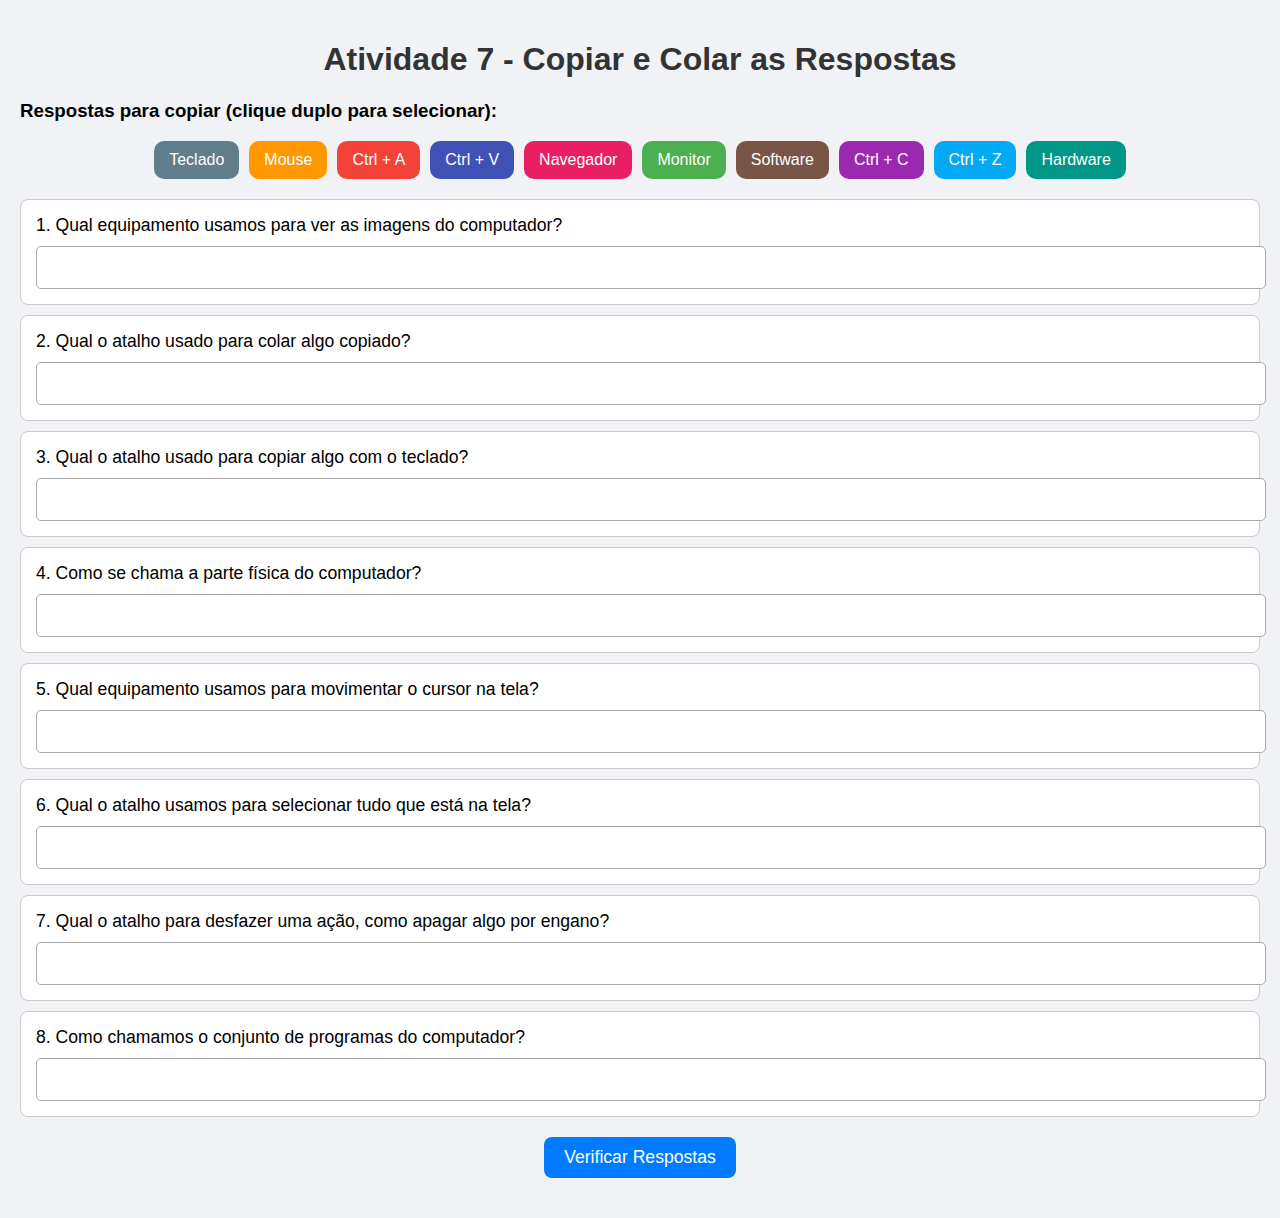
==== atividade7.html @ 23a11c4d "Add files via upload" ====
<!DOCTYPE html>
<html lang="pt-BR">
<head>
  <meta charset="UTF-8" />
  <meta name="viewport" content="width=device-width, initial-scale=1.0" />
  <title>Atividade 7 - Atalhos e Componentes</title>
  <style>
    body {
      font-family: Arial, sans-serif;
      background-color: #f0f2f5;
      margin: 0;
      padding: 20px;
    }

    h1 {
      text-align: center;
      color: #333;
    }

    .pergunta {
      background-color: #ffffff;
      border: 1px solid #ccc;
      border-radius: 8px;
      padding: 15px;
      margin: 10px 0;
      font-size: 1.1em;
    }

    input[type="text"] {
      width: 100%;
      padding: 10px;
      font-size: 1em;
      margin-top: 10px;
      border-radius: 5px;
      border: 1px solid #aaa;
    }

    .respostas-box {
      margin: 20px 0;
    }

    .resposta-grid {
      display: flex;
      flex-wrap: wrap;
      gap: 10px;
      justify-content: center;
    }

    .resposta-item {
      padding: 10px 15px;
      border: none;
      border-radius: 10px;
      cursor: pointer;
      font-size: 1em;
      color: #fff;
      user-select: text;
      transition: transform 0.2s, background-color 0.2s;
    }

    .resposta-item:hover {
      transform: scale(1.05);
      opacity: 0.9;
    }

    .resposta-item:active {
      outline: 2px solid #000;
    }

    .botao {
      display: block;
      margin: 20px auto;
      padding: 10px 20px;
      font-size: 1.1em;
      background-color: #007bff;
      color: white;
      border: none;
      border-radius: 8px;
      cursor: pointer;
    }

    .resultado {
      text-align: center;
      font-size: 1.2em;
      margin-top: 20px;
    }

    .explicacao {
      color: #d32f2f;
      font-size: 1em;
      margin-top: 10px;
    }

    #proximaAtividade,
    #tentarNovamente {
      display: none;
    }

    .correta {
      color: green;
      font-weight: bold;
    }
  </style>
</head>

<body>
  <h1>Atividade 7 - Copiar e Colar as Respostas</h1>

  <div class="respostas-box">
    <h3>Respostas para copiar (clique duplo para selecionar):</h3>
    <div class="resposta-grid" id="respostasContainer"></div>
  </div>

  <form id="quizForm"></form>

  <div id="resultado" class="resultado"></div>
  <button id="tentarNovamente" class="botao" onclick="location.reload()">Tentar Novamente</button>
  <button id="proximaAtividade" class="botao" onclick="window.location.href='atividade8.html'">Ir para Atividade 8</button>

  <script>
    function copyToClipboard(el) {
      navigator.clipboard.writeText(el.innerText);
      el.style.outline = '3px solid yellow';
      setTimeout(() => el.style.outline = 'none', 1000);
    }

    const respostas = [
      { texto: "Ctrl + A", cor: "#f44336" },
      { texto: "Ctrl + C", cor: "#9c27b0" },
      { texto: "Ctrl + V", cor: "#3f51b5" },
      { texto: "Ctrl + Z", cor: "#03a9f4" },
      { texto: "Hardware", cor: "#009688" },
      { texto: "Monitor", cor: "#4caf50" },
      { texto: "Mouse", cor: "#ff9800" },
      { texto: "Software", cor: "#795548" },
      { texto: "Teclado", cor: "#607d8b" },
      { texto: "Navegador", cor: "#e91e63" },
    ];

    respostas.sort(() => 0.5 - Math.random());

    const respostasContainer = document.getElementById("respostasContainer");
    respostas.forEach(r => {
      const div = document.createElement("div");
      div.className = "resposta-item";
      div.textContent = r.texto;
      div.style.backgroundColor = r.cor;
      div.setAttribute("ondblclick", "copyToClipboard(this)");
      respostasContainer.appendChild(div);
    });

    const perguntas = [
      "Qual equipamento usamos para ver as imagens do computador?",
      "Qual o atalho usado para colar algo copiado?",
      "Como chamamos o conjunto de programas do computador?",
      "Qual o atalho para desfazer uma ação, como apagar algo por engano?",
      "Qual o atalho usamos para selecionar tudo que está na tela?",
      "Como se chama a parte física do computador?",
      "Qual o atalho usado para copiar algo com o teclado?",
      "Qual equipamento usamos para movimentar o cursor na tela?"
    ];

    const gabaritoCerto = {
      "Qual equipamento usamos para ver as imagens do computador?": "Monitor",
      "Qual o atalho usado para colar algo copiado?": "Ctrl + V",
      "Como chamamos o conjunto de programas do computador?": "Software",
      "Qual o atalho para desfazer uma ação, como apagar algo por engano?": "Ctrl + Z",
      "Qual o atalho usamos para selecionar tudo que está na tela?": "Ctrl + A",
      "Como se chama a parte física do computador?": "Hardware",
      "Qual o atalho usado para copiar algo com o teclado?": "Ctrl + C",
      "Qual equipamento usamos para movimentar o cursor na tela?": "Mouse"
    };

    const explicacoes = {
      "Ctrl + A": "Seleciona tudo que está na tela (texto, arquivos, etc).",
      "Ctrl + C": "Serve para copiar um texto, imagem ou arquivo.",
      "Ctrl + V": "Serve para colar algo que foi copiado.",
      "Ctrl + Z": "Desfaz a última ação, como apagar algo por engano.",
      "Hardware": "Parte física do computador, como mouse, teclado e monitor.",
      "Software": "Conjunto de programas que usamos no computador.",
      "Monitor": "Equipamento que exibe as imagens do computador.",
      "Mouse": "Equipamento usado para mover o cursor na tela e clicar.",
      "Teclado": "Equipamento usado para digitar letras, números e símbolos.",
      "Navegador": "Programa usado para acessar a internet, como Chrome ou Firefox."
    };

    perguntas.sort(() => 0.5 - Math.random());
    const quizForm = document.getElementById("quizForm");
    perguntas.forEach((p, i) => {
      const div = document.createElement("div");
      div.className = "pergunta";
      div.innerHTML = `${i + 1}. ${p}<br><input type="text" name="q${i + 1}" data-pergunta="${p}">`;
      quizForm.appendChild(div);
    });

    const botao = document.createElement("button");
    botao.type = "submit";
    botao.className = "botao";
    botao.textContent = "Verificar Respostas";
    quizForm.appendChild(botao);

    quizForm.addEventListener("submit", function (e) {
      e.preventDefault();
      const campos = this.querySelectorAll("input[type='text']");
      let acertos = 0;
      let resultado = "";

      campos.forEach((campo, idx) => {
        const pergunta = campo.dataset.pergunta;
        const respostaCerta = gabaritoCerto[pergunta];
        const respostaDada = campo.value.trim();

        if (respostaDada.toLowerCase() === respostaCerta.toLowerCase()) {
          acertos++;
          resultado += `<div class='correta'>Pergunta ${idx + 1}: Correta!</div>`;
        } else {
          resultado += `<div class='explicacao'>"${respostaDada}" está incorreto para a pergunta ${idx + 1}. ${explicacoes[respostaCerta]}</div>`;
        }
      });

      const percentual = (acertos / perguntas.length) * 100;
      resultado = `<p>Você acertou ${acertos} de ${perguntas.length} perguntas. (${percentual.toFixed(0)}%)</p>` + resultado;
      document.getElementById("resultado").innerHTML = resultado;
      document.getElementById("quizForm").style.display = "none";

      if (percentual >= 70) {
        document.getElementById("proximaAtividade").style.display = "block";
      } else {
        document.getElementById("tentarNovamente").style.display = "block";
      }
    });
  </script>
</body>
</html>
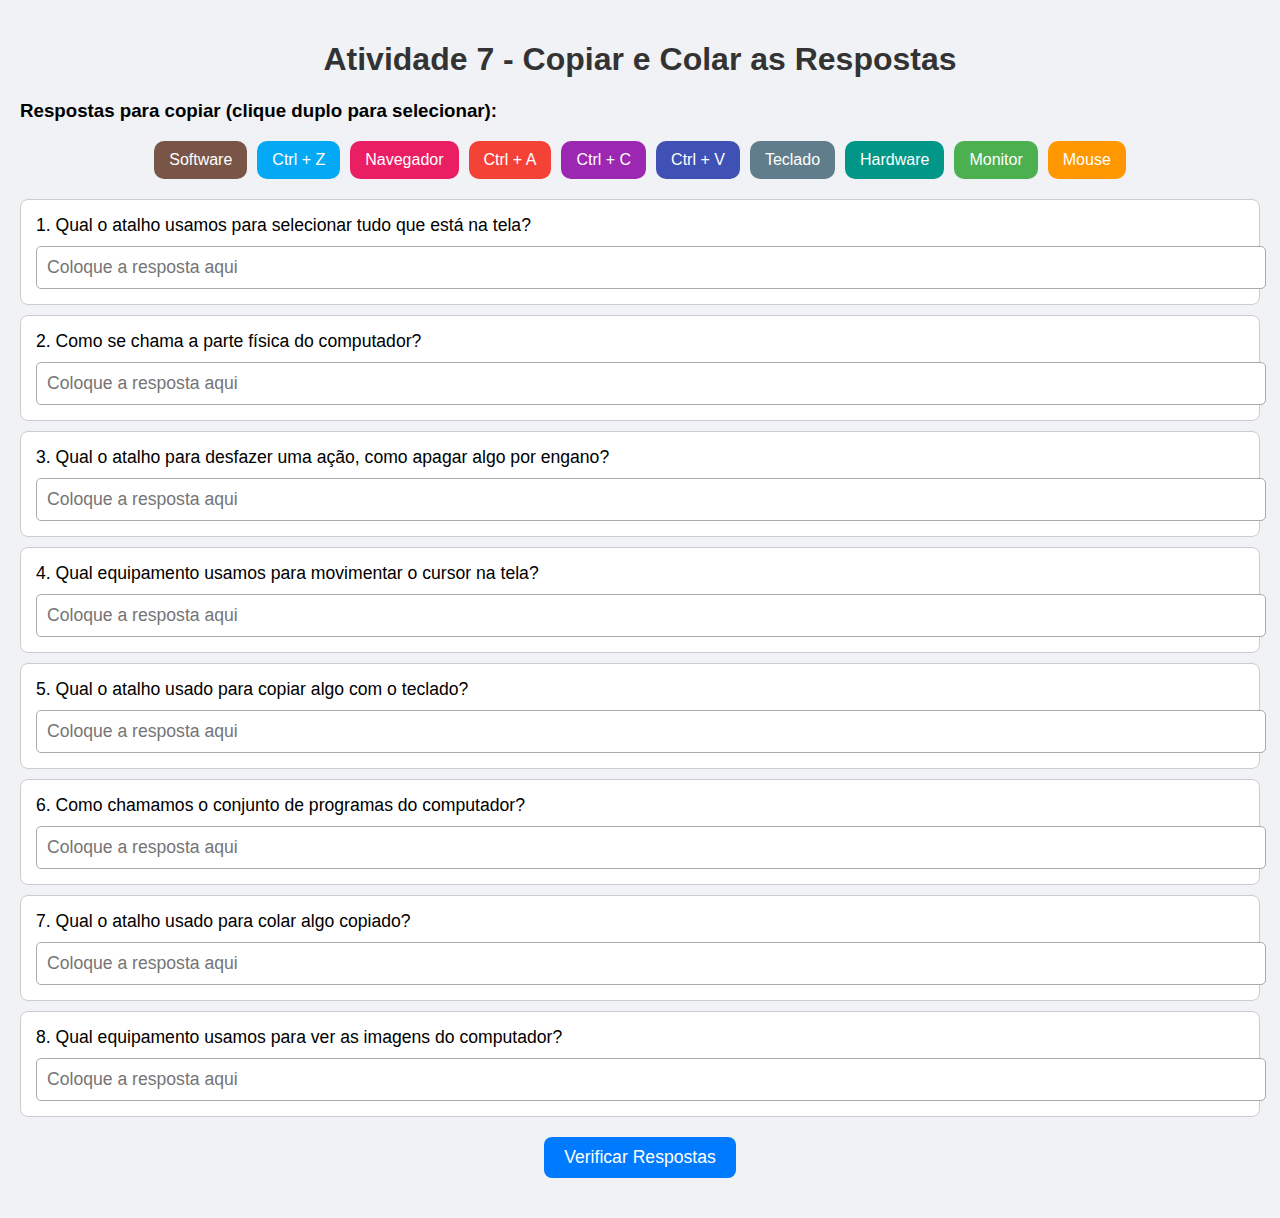
==== commit f522676d: "Update atividade7.html" ====
--- a/atividade7.html
+++ b/atividade7.html
@@ -188,7 +188,7 @@
     perguntas.forEach((p, i) => {
       const div = document.createElement("div");
       div.className = "pergunta";
-      div.innerHTML = `${i + 1}. ${p}<br><input type="text" name="q${i + 1}" data-pergunta="${p}">`;
+      div.innerHTML = `${i + 1}. ${p}<br><input type="text" name="q${i + 1}" data-pergunta="${p}" placeholder="Coloque a resposta aqui">`;
       quizForm.appendChild(div);
     });
 
